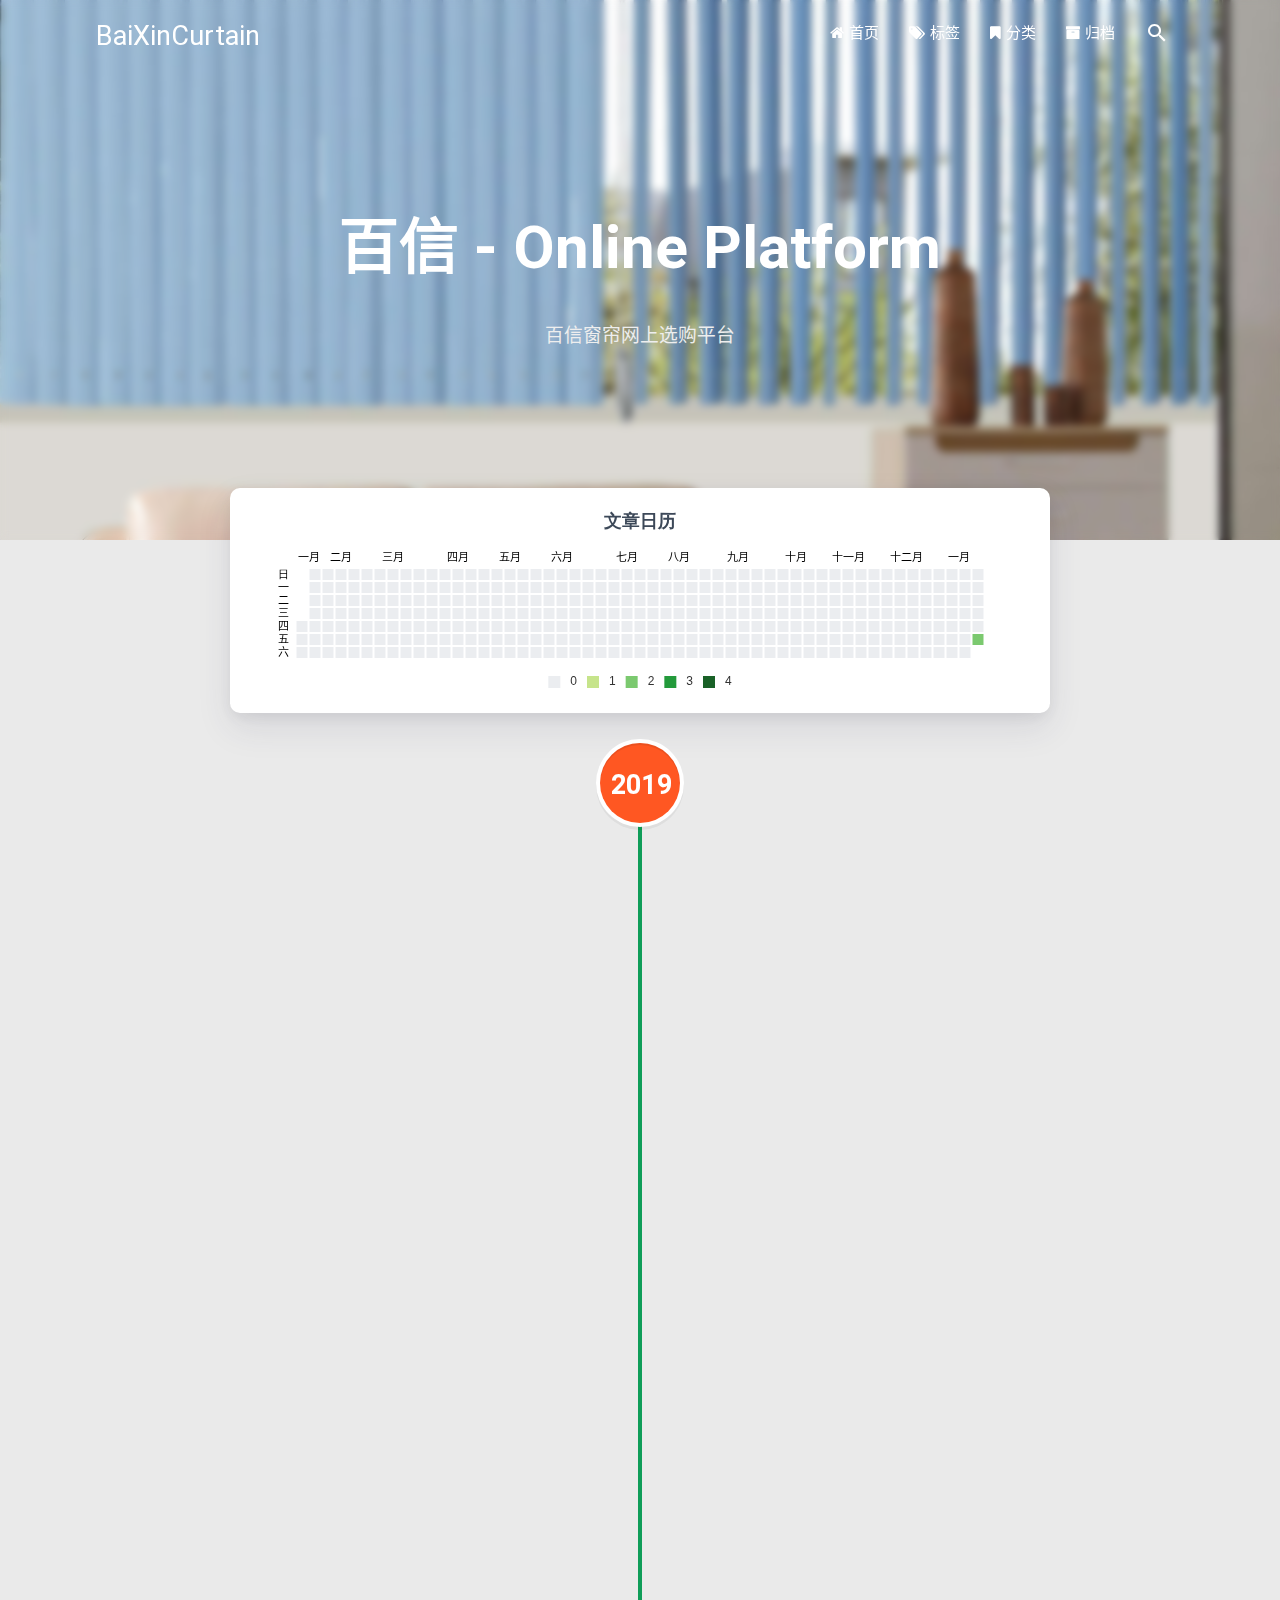
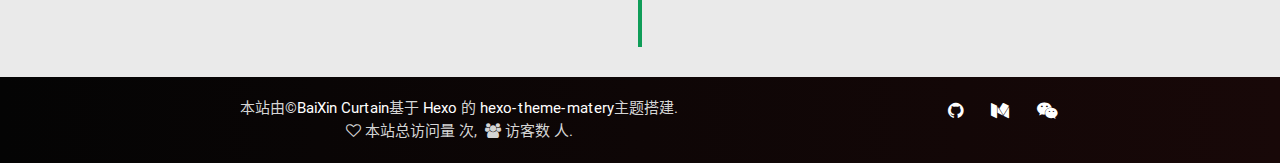
==== archives/index.html @ 46637be7 "Site updated: 2019-01-25 16:43:57" ====
<!DOCTYPE HTML>
<html lang="zh-CN">
<head>
    

<head><meta name="generator" content="Hexo 3.8.0">
    <meta charset="utf-8">
    <meta name="keywords" content="归档, 百信">
    <meta name="description" content="归档 | BaiXinCurtain">
    <meta http-equiv="X-UA-Compatible" content="IE=edge">
    <meta name="viewport" content="width=device-width, initial-scale=1.0">
    <meta name="renderer" content="webkit|ie-stand|ie-comp">
    <meta name="mobile-web-app-capable" content="yes">
    <meta name="format-detection" content="telephone=no">
    <meta name="apple-mobile-web-app-capable" content="yes">
    <meta name="apple-mobile-web-app-status-bar-style" content="black-translucent">
    <title>归档 | BaiXinCurtain</title>
    <link rel="icon" type="image/png" href="">

    <link rel="stylesheet" type="text/css" href="/libs/awesome/css/font-awesome.min.css">
    <link rel="stylesheet" type="text/css" href="/libs/materialize/css/materialize.min.css">
    <link rel="stylesheet" type="text/css" href="/libs/aos/aos.css">
    <link rel="stylesheet" type="text/css" href="/libs/animate/animate.min.css">
    <link rel="stylesheet" type="text/css" href="/libs/lightGallery/css/lightgallery.min.css">
    <link rel="stylesheet" type="text/css" href="/css/matery.css">
    <link rel="stylesheet" type="text/css" href="/css/my.css">

    <script src="/libs/jquery/jquery-2.2.0.min.js"></script>
</head>

</head>

<body>

<header class="navbar-fixed">
    <nav id="headNav" class="bg-color nav-transparent">
        <div id="navContainer" class="container">
            <div class="nav-wrapper">
                <div class="brand-logo">
                    <a href="/" class="waves-effect waves-light">
                        
                        <span class="logo-span">BaiXinCurtain</span>
                    </a>
                </div>
                

<a href="#" data-activates="mobile-nav" class="button-collapse"><i class="fa fa-navicon"></i></a>
<ul class="right">
    
    <li class="hide-on-med-and-down">
        <a href="/" class="waves-effect waves-light">
            
            <i class="fa fa-home"></i>
            
            <span>首页</span>
        </a>
    </li>
    
    <li class="hide-on-med-and-down">
        <a href="/tags" class="waves-effect waves-light">
            
            <i class="fa fa-tags"></i>
            
            <span>标签</span>
        </a>
    </li>
    
    <li class="hide-on-med-and-down">
        <a href="/categories" class="waves-effect waves-light">
            
            <i class="fa fa-bookmark"></i>
            
            <span>分类</span>
        </a>
    </li>
    
    <li class="hide-on-med-and-down">
        <a href="/archives" class="waves-effect waves-light">
            
            <i class="fa fa-archive"></i>
            
            <span>归档</span>
        </a>
    </li>
    
    <li>
        <a id="toggleSearch" class="waves-effect waves-light">
            <i id="searchIcon" class="mdi-action-search" title="搜索"></i>
        </a>
    </li>

</ul>

<div class="side-nav" id="mobile-nav">

    <div class="mobile-head bg-color">
        
        <div class="logo-name">BaiXinCurtain</div>
        <div class="logo-desc">
            
            百信窗帘网上选购平台
            
        </div>
    </div>

    

    <ul class="menu-list mobile-menu-list">
        
        <li>
            <a href="/" class="waves-effect waves-light">
                
                <i class="fa fa-fw fa-home"></i>
                
                首页
            </a>
        </li>
        
        <li>
            <a href="/tags" class="waves-effect waves-light">
                
                <i class="fa fa-fw fa-tags"></i>
                
                标签
            </a>
        </li>
        
        <li>
            <a href="/categories" class="waves-effect waves-light">
                
                <i class="fa fa-fw fa-bookmark"></i>
                
                分类
            </a>
        </li>
        
        <li>
            <a href="/archives" class="waves-effect waves-light">
                
                <i class="fa fa-fw fa-archive"></i>
                
                归档
            </a>
        </li>
        
        
    </ul>

    <div class="social-link"><a href="https://github.com/BaiXinCurtain" class="tooltipped" target="_blank" data-tooltip="访问我的GitHub" data-position="top" data-delay="50">
    <i class="fa fa-github"></i>
</a>
<a href="#!" class="tooltipped" target="_blank" data-tooltip="电话联系我：15179922099" data-position="top" data-delay="50">
    <i class="fa fa-medium"></i>
</a>
<a href="#!" class="tooltipped" data-tooltip="微信联系我: 15179922099" data-position="top" data-delay="50">
    <i class="fa fa-wechat"></i>
</a>
</div>
</div>

            </div>
        </div>

        
    </nav>
</header>

<div class="bg-cover  about-cover" style="background-image: url('/medias/cover.jpg')">
    <div class="container">
        <div class="row">
            <div class="col s10 offset-s1 m8 offset-m2 l8 offset-l2">
                <div class="brand">
                    <div class="title center-align">
                    
                        百信 - Online Platform
                    
                    </div>

                    <div class="description center-align">
                    
                        百信窗帘网上选购平台
                    
                    </div>
                </div>
            </div>
        </div>
        
    </div>
</div>

<script>
// Dynamically switch banner pictures every day.
$('.bg-cover').css('background-image', 'url(/medias/banner/' + new Date().getDay() + '.jpg)');
</script>

<main class="content">

    
    <div class="container archive-calendar">
    <div class="card">
        <div id="post-calendar" class="card-content"></div>
    </div>
</div>

<script type="text/javascript" src="/libs/echarts/echarts.min.js"></script>
<script type="text/javascript">
    let myChart = echarts.init(document.getElementById('post-calendar'));

    

    let option = {
        title: {
            top: 0,
            text: '文章日历',
            left: 'center',
            textStyle: {
                color: '#3C4858'
            }
        },
        tooltip: {
            padding: 10,
            backgroundColor: '#555',
            borderColor: '#777',
            borderWidth: 1,
            formatter: function (obj) {
                var value = obj.value;
                return '<div style="font-size: 14px;">' + value[0] + '：' + value[1] + '</div>';
            }
        },
        visualMap: {
            show: true,
            showLabel: true,
            categories: [0, 1, 2, 3, 4],
            calculable: true,
            inRange: {
                symbol: 'rect',
                color: ['#ebedf0', '#c6e48b', '#7bc96f', '#239a3b', '#196127']
            },
            itemWidth: 12,
            itemHeight: 12,
            orient: 'horizontal',
            left: 'center',
            bottom: 0
        },
        calendar: [{
            left: 'center',
            range: ["2018-01-25", "2019-01-25"],
            cellSize: [13, 13],
            splitLine: {
                show: false
            },
            itemStyle: {
                borderColor: '#fff',
                borderWidth: 2
            },
            yearLabel: {
                show: false
            },
            monthLabel: {
                nameMap: 'cn',
                fontSize: 11
            },
            dayLabel: {
                formatter: '{start}  1st',
                nameMap: 'cn',
                fontSize: 11
            }
        }],
        series: [{
            type: 'heatmap',
            coordinateSystem: 'calendar',
            calendarIndex: 0,
            data: [["2018-01-25", 0], ["2018-01-26", 0], ["2018-01-27", 0], ["2018-01-28", 0], ["2018-01-29", 0], ["2018-01-30", 0], ["2018-01-31", 0], ["2018-02-01", 0], ["2018-02-02", 0], ["2018-02-03", 0], ["2018-02-04", 0], ["2018-02-05", 0], ["2018-02-06", 0], ["2018-02-07", 0], ["2018-02-08", 0], ["2018-02-09", 0], ["2018-02-10", 0], ["2018-02-11", 0], ["2018-02-12", 0], ["2018-02-13", 0], ["2018-02-14", 0], ["2018-02-15", 0], ["2018-02-16", 0], ["2018-02-17", 0], ["2018-02-18", 0], ["2018-02-19", 0], ["2018-02-20", 0], ["2018-02-21", 0], ["2018-02-22", 0], ["2018-02-23", 0], ["2018-02-24", 0], ["2018-02-25", 0], ["2018-02-26", 0], ["2018-02-27", 0], ["2018-02-28", 0], ["2018-03-01", 0], ["2018-03-02", 0], ["2018-03-03", 0], ["2018-03-04", 0], ["2018-03-05", 0], ["2018-03-06", 0], ["2018-03-07", 0], ["2018-03-08", 0], ["2018-03-09", 0], ["2018-03-10", 0], ["2018-03-11", 0], ["2018-03-12", 0], ["2018-03-13", 0], ["2018-03-14", 0], ["2018-03-15", 0], ["2018-03-16", 0], ["2018-03-17", 0], ["2018-03-18", 0], ["2018-03-19", 0], ["2018-03-20", 0], ["2018-03-21", 0], ["2018-03-22", 0], ["2018-03-23", 0], ["2018-03-24", 0], ["2018-03-25", 0], ["2018-03-26", 0], ["2018-03-27", 0], ["2018-03-28", 0], ["2018-03-29", 0], ["2018-03-30", 0], ["2018-03-31", 0], ["2018-04-01", 0], ["2018-04-02", 0], ["2018-04-03", 0], ["2018-04-04", 0], ["2018-04-05", 0], ["2018-04-06", 0], ["2018-04-07", 0], ["2018-04-08", 0], ["2018-04-09", 0], ["2018-04-10", 0], ["2018-04-11", 0], ["2018-04-12", 0], ["2018-04-13", 0], ["2018-04-14", 0], ["2018-04-15", 0], ["2018-04-16", 0], ["2018-04-17", 0], ["2018-04-18", 0], ["2018-04-19", 0], ["2018-04-20", 0], ["2018-04-21", 0], ["2018-04-22", 0], ["2018-04-23", 0], ["2018-04-24", 0], ["2018-04-25", 0], ["2018-04-26", 0], ["2018-04-27", 0], ["2018-04-28", 0], ["2018-04-29", 0], ["2018-04-30", 0], ["2018-05-01", 0], ["2018-05-02", 0], ["2018-05-03", 0], ["2018-05-04", 0], ["2018-05-05", 0], ["2018-05-06", 0], ["2018-05-07", 0], ["2018-05-08", 0], ["2018-05-09", 0], ["2018-05-10", 0], ["2018-05-11", 0], ["2018-05-12", 0], ["2018-05-13", 0], ["2018-05-14", 0], ["2018-05-15", 0], ["2018-05-16", 0], ["2018-05-17", 0], ["2018-05-18", 0], ["2018-05-19", 0], ["2018-05-20", 0], ["2018-05-21", 0], ["2018-05-22", 0], ["2018-05-23", 0], ["2018-05-24", 0], ["2018-05-25", 0], ["2018-05-26", 0], ["2018-05-27", 0], ["2018-05-28", 0], ["2018-05-29", 0], ["2018-05-30", 0], ["2018-05-31", 0], ["2018-06-01", 0], ["2018-06-02", 0], ["2018-06-03", 0], ["2018-06-04", 0], ["2018-06-05", 0], ["2018-06-06", 0], ["2018-06-07", 0], ["2018-06-08", 0], ["2018-06-09", 0], ["2018-06-10", 0], ["2018-06-11", 0], ["2018-06-12", 0], ["2018-06-13", 0], ["2018-06-14", 0], ["2018-06-15", 0], ["2018-06-16", 0], ["2018-06-17", 0], ["2018-06-18", 0], ["2018-06-19", 0], ["2018-06-20", 0], ["2018-06-21", 0], ["2018-06-22", 0], ["2018-06-23", 0], ["2018-06-24", 0], ["2018-06-25", 0], ["2018-06-26", 0], ["2018-06-27", 0], ["2018-06-28", 0], ["2018-06-29", 0], ["2018-06-30", 0], ["2018-07-01", 0], ["2018-07-02", 0], ["2018-07-03", 0], ["2018-07-04", 0], ["2018-07-05", 0], ["2018-07-06", 0], ["2018-07-07", 0], ["2018-07-08", 0], ["2018-07-09", 0], ["2018-07-10", 0], ["2018-07-11", 0], ["2018-07-12", 0], ["2018-07-13", 0], ["2018-07-14", 0], ["2018-07-15", 0], ["2018-07-16", 0], ["2018-07-17", 0], ["2018-07-18", 0], ["2018-07-19", 0], ["2018-07-20", 0], ["2018-07-21", 0], ["2018-07-22", 0], ["2018-07-23", 0], ["2018-07-24", 0], ["2018-07-25", 0], ["2018-07-26", 0], ["2018-07-27", 0], ["2018-07-28", 0], ["2018-07-29", 0], ["2018-07-30", 0], ["2018-07-31", 0], ["2018-08-01", 0], ["2018-08-02", 0], ["2018-08-03", 0], ["2018-08-04", 0], ["2018-08-05", 0], ["2018-08-06", 0], ["2018-08-07", 0], ["2018-08-08", 0], ["2018-08-09", 0], ["2018-08-10", 0], ["2018-08-11", 0], ["2018-08-12", 0], ["2018-08-13", 0], ["2018-08-14", 0], ["2018-08-15", 0], ["2018-08-16", 0], ["2018-08-17", 0], ["2018-08-18", 0], ["2018-08-19", 0], ["2018-08-20", 0], ["2018-08-21", 0], ["2018-08-22", 0], ["2018-08-23", 0], ["2018-08-24", 0], ["2018-08-25", 0], ["2018-08-26", 0], ["2018-08-27", 0], ["2018-08-28", 0], ["2018-08-29", 0], ["2018-08-30", 0], ["2018-08-31", 0], ["2018-09-01", 0], ["2018-09-02", 0], ["2018-09-03", 0], ["2018-09-04", 0], ["2018-09-05", 0], ["2018-09-06", 0], ["2018-09-07", 0], ["2018-09-08", 0], ["2018-09-09", 0], ["2018-09-10", 0], ["2018-09-11", 0], ["2018-09-12", 0], ["2018-09-13", 0], ["2018-09-14", 0], ["2018-09-15", 0], ["2018-09-16", 0], ["2018-09-17", 0], ["2018-09-18", 0], ["2018-09-19", 0], ["2018-09-20", 0], ["2018-09-21", 0], ["2018-09-22", 0], ["2018-09-23", 0], ["2018-09-24", 0], ["2018-09-25", 0], ["2018-09-26", 0], ["2018-09-27", 0], ["2018-09-28", 0], ["2018-09-29", 0], ["2018-09-30", 0], ["2018-10-01", 0], ["2018-10-02", 0], ["2018-10-03", 0], ["2018-10-04", 0], ["2018-10-05", 0], ["2018-10-06", 0], ["2018-10-07", 0], ["2018-10-08", 0], ["2018-10-09", 0], ["2018-10-10", 0], ["2018-10-11", 0], ["2018-10-12", 0], ["2018-10-13", 0], ["2018-10-14", 0], ["2018-10-15", 0], ["2018-10-16", 0], ["2018-10-17", 0], ["2018-10-18", 0], ["2018-10-19", 0], ["2018-10-20", 0], ["2018-10-21", 0], ["2018-10-22", 0], ["2018-10-23", 0], ["2018-10-24", 0], ["2018-10-25", 0], ["2018-10-26", 0], ["2018-10-27", 0], ["2018-10-28", 0], ["2018-10-29", 0], ["2018-10-30", 0], ["2018-10-31", 0], ["2018-11-01", 0], ["2018-11-02", 0], ["2018-11-03", 0], ["2018-11-04", 0], ["2018-11-05", 0], ["2018-11-06", 0], ["2018-11-07", 0], ["2018-11-08", 0], ["2018-11-09", 0], ["2018-11-10", 0], ["2018-11-11", 0], ["2018-11-12", 0], ["2018-11-13", 0], ["2018-11-14", 0], ["2018-11-15", 0], ["2018-11-16", 0], ["2018-11-17", 0], ["2018-11-18", 0], ["2018-11-19", 0], ["2018-11-20", 0], ["2018-11-21", 0], ["2018-11-22", 0], ["2018-11-23", 0], ["2018-11-24", 0], ["2018-11-25", 0], ["2018-11-26", 0], ["2018-11-27", 0], ["2018-11-28", 0], ["2018-11-29", 0], ["2018-11-30", 0], ["2018-12-01", 0], ["2018-12-02", 0], ["2018-12-03", 0], ["2018-12-04", 0], ["2018-12-05", 0], ["2018-12-06", 0], ["2018-12-07", 0], ["2018-12-08", 0], ["2018-12-09", 0], ["2018-12-10", 0], ["2018-12-11", 0], ["2018-12-12", 0], ["2018-12-13", 0], ["2018-12-14", 0], ["2018-12-15", 0], ["2018-12-16", 0], ["2018-12-17", 0], ["2018-12-18", 0], ["2018-12-19", 0], ["2018-12-20", 0], ["2018-12-21", 0], ["2018-12-22", 0], ["2018-12-23", 0], ["2018-12-24", 0], ["2018-12-25", 0], ["2018-12-26", 0], ["2018-12-27", 0], ["2018-12-28", 0], ["2018-12-29", 0], ["2018-12-30", 0], ["2018-12-31", 0], ["2019-01-01", 0], ["2019-01-02", 0], ["2019-01-03", 0], ["2019-01-04", 0], ["2019-01-05", 0], ["2019-01-06", 0], ["2019-01-07", 0], ["2019-01-08", 0], ["2019-01-09", 0], ["2019-01-10", 0], ["2019-01-11", 0], ["2019-01-12", 0], ["2019-01-13", 0], ["2019-01-14", 0], ["2019-01-15", 0], ["2019-01-16", 0], ["2019-01-17", 0], ["2019-01-18", 0], ["2019-01-19", 0], ["2019-01-20", 0], ["2019-01-21", 0], ["2019-01-22", 0], ["2019-01-23", 0], ["2019-01-24", 0], ["2019-01-25", 2]]
        }]

    };

    myChart.setOption(option);
</script>
    

    

    <div id="cd-timeline" class="container">
        
        <div class="cd-timeline-block">

            
            
            
            <div class="cd-timeline-img year" data-aos="zoom-in-up">
                <a href="/archives/2019">2019</a>
            </div>
            

            
            
            
            <div class="cd-timeline-img month" data-aos="zoom-in-up">
                <a href="/archives/2019/01">01</a>
            </div>
            

            
            <div class="cd-timeline-img day" data-aos="zoom-in-up">
                <span>25</span>
            </div>
            <article class="cd-timeline-content" data-aos="fade-up">
                <div class="article col s12 m6">
                    <div class="card">
                        <a href="/2019/01/25/no-1-yin-hua-123/">
                            <div class="card-image">
                                
                                <img src="https://raw.githubusercontent.com/Yof3ng/images/master/img/20190125162607.png" class="responsive-img" alt="印花#123">
                                
                                <span class="card-title">印花#123</span>
                            </div>
                        </a>
                        <div class="card-content article-content">
                            <div class="summary">
                                
                                    为您精心挑选了您想看的'印花#123'窗帘效果图。
                                
                            </div>
                            <div class="publish-info">
                                <span class="publish-date">
                                    <i class="fa fa-clock-o fa-fw icon-date"></i>2019-01-25
                                </span>
                                <span class="publish-author">
                                    
                                    <i class="fa fa-bookmark fa-fw icon-category"></i>
                                    
                                    <a href="/categories/窗帘效果/" class="post-category" target="_blank">
                                    窗帘效果
                                    </a>
                                    
                                    
                                </span>
                            </div>
                        </div>

                        
                        <div class="card-action article-tags">
                            
                            <a href="/tags/印花/"><span class="chip bg-color">印花</span></a>
                            
                        </div>
                        
                    </div>
                </div>
            </article>
        </div>
        
        <div class="cd-timeline-block">

            
            

            
            

            
            <div class="cd-timeline-img day" data-aos="zoom-in-up">
                <span>25</span>
            </div>
            <article class="cd-timeline-content" data-aos="fade-up">
                <div class="article col s12 m6">
                    <div class="card">
                        <a href="/2019/01/25/hello-world/">
                            <div class="card-image">
                                
                                
                                <img src="/medias/featureimages/12.jpg" class="responsive-img" alt="Hello World">
                                
                                <span class="card-title">Hello World</span>
                            </div>
                        </a>
                        <div class="card-content article-content">
                            <div class="summary">
                                
                                    Welcome to Hexo! This is your very first post. Check documentation for more info
                                
                            </div>
                            <div class="publish-info">
                                <span class="publish-date">
                                    <i class="fa fa-clock-o fa-fw icon-date"></i>2019-01-25
                                </span>
                                <span class="publish-author">
                                    
                                    <i class="fa fa-user fa-fw"></i>
                                    BaiXinCurtain
                                    
                                </span>
                            </div>
                        </div>

                        
                    </div>
                </div>
            </article>
        </div>
        
    </div>

</main>


<footer class="page-footer bg-color">
    <div class="container row center-align">
        <div class="col s12 m8 l8 copy-right">
            本站由&copy;<a href="https://BaiXinCurtain.github.io/" target="_blank">BaiXin Curtain</a>基于
            <a href="https://hexo.io/" target="_blank">Hexo</a> 的
            <a href="https://github.com/blinkfox/hexo-theme-matery" target="_blank">hexo-theme-matery</a>主题搭建.

            

            
			
                <br>
                <span id="busuanzi_container_site_pv">
                    <i class="fa fa-heart-o"></i>
                    本站总访问量 <span id="busuanzi_value_site_pv" class="white-color"></span> 次,&nbsp;
                </span>
				<span id="busuanzi_container_site_uv">
                    <i class="fa fa-users"></i>
                    访客数 <span id="busuanzi_value_site_uv" class="white-color"></span> 人.
                </span>
			
        </div>
        <div class="col s12 m4 l4 social-link social-statis"><a href="https://github.com/BaiXinCurtain" class="tooltipped" target="_blank" data-tooltip="访问我的GitHub" data-position="top" data-delay="50">
    <i class="fa fa-github"></i>
</a>
<a href="#!" class="tooltipped" target="_blank" data-tooltip="电话联系我：15179922099" data-position="top" data-delay="50">
    <i class="fa fa-medium"></i>
</a>
<a href="#!" class="tooltipped" data-tooltip="微信联系我: 15179922099" data-position="top" data-delay="50">
    <i class="fa fa-wechat"></i>
</a>
</div>
    </div>
</footer>

<div class="progress-bar"></div>


<!-- 搜索遮罩框 -->
<div id="searchModal" class="modal">
    <div class="modal-content">
        <div class="search-header">
            <span class="title"><i class="fa fa-search"></i>&nbsp;&nbsp;搜索</span>
            <input type="search" id="searchInput" name="s" placeholder="请输入搜索的关键字" class="search-input" autofocus>
        </div>
        <div id="searchResult"></div>
    </div>
</div>

<script src="/js/search.js"></script>
<script type="text/javascript">
    searchFunc("/" + "search.xml", 'searchInput', 'searchResult');
</script>
<!-- 回到顶部按钮 -->
<div id="backTop" class="top-scroll">
    <a class="btn-floating btn-large waves-effect waves-light" href="#!">
        <i class="fa fa-angle-up"></i>
    </a>
</div>


<script src="/libs/materialize/js/materialize.min.js"></script>
<script src="/libs/masonry/masonry.pkgd.min.js"></script>
<script src="/libs/aos/aos.js"></script>
<script src="/libs/scrollprogress/scrollProgress.min.js"></script>
<script src="/libs/lightGallery/js/lightgallery-all.min.js"></script>
<script src="/js/matery.js"></script>

<!-- Global site tag (gtag.js) - Google Analytics -->




    <script async src="/libs/others/busuanzi.pure.mini.js"></script>


</body>
</html>
---- libs/lightGallery/css/lightgallery.min.css ----
.lg-sub-html,.lg-toolbar{background-color:rgba(0,0,0,.45)}@font-face{font-family:lg;src:url(../fonts/lg.eot?n1z373);src:url(../fonts/lg.eot?#iefixn1z373) format("embedded-opentype"),url(../fonts/lg.woff?n1z373) format("woff"),url(../fonts/lg.ttf?n1z373) format("truetype"),url(../fonts/lg.svg?n1z373#lg) format("svg");font-weight:400;font-style:normal}.lg-icon{font-family:lg;speak:none;font-style:normal;font-weight:400;font-variant:normal;text-transform:none;line-height:1;-webkit-font-smoothing:antialiased;-moz-osx-font-smoothing:grayscale}.lg-actions .lg-next,.lg-actions .lg-prev{background-color:rgba(0,0,0,.45);border-radius:2px;color:#999;cursor:pointer;display:block;font-size:22px;margin-top:-10px;padding:8px 10px 9px;position:absolute;top:50%;z-index:1080;border:none;outline:0}.lg-actions .lg-next.disabled,.lg-actions .lg-prev.disabled{pointer-events:none;opacity:.5}.lg-actions .lg-next:hover,.lg-actions .lg-prev:hover{color:#FFF}.lg-actions .lg-next{right:20px}.lg-actions .lg-next:before{content:"\e095"}.lg-actions .lg-prev{left:20px}.lg-actions .lg-prev:after{content:"\e094"}@-webkit-keyframes lg-right-end{0%,100%{left:0}50%{left:-30px}}@-moz-keyframes lg-right-end{0%,100%{left:0}50%{left:-30px}}@-ms-keyframes lg-right-end{0%,100%{left:0}50%{left:-30px}}@keyframes lg-right-end{0%,100%{left:0}50%{left:-30px}}@-webkit-keyframes lg-left-end{0%,100%{left:0}50%{left:30px}}@-moz-keyframes lg-left-end{0%,100%{left:0}50%{left:30px}}@-ms-keyframes lg-left-end{0%,100%{left:0}50%{left:30px}}@keyframes lg-left-end{0%,100%{left:0}50%{left:30px}}.lg-outer.lg-right-end .lg-object{-webkit-animation:lg-right-end .3s;-o-animation:lg-right-end .3s;animation:lg-right-end .3s;position:relative}.lg-outer.lg-left-end .lg-object{-webkit-animation:lg-left-end .3s;-o-animation:lg-left-end .3s;animation:lg-left-end .3s;position:relative}.lg-toolbar{z-index:1082;left:0;position:absolute;top:0;width:100%}.lg-toolbar .lg-icon{color:#999;cursor:pointer;float:right;font-size:24px;height:47px;line-height:27px;padding:10px 0;text-align:center;width:50px;text-decoration:none!important;outline:0;-webkit-transition:color .2s linear;-o-transition:color .2s linear;transition:color .2s linear}.lg-toolbar .lg-icon:hover{color:#FFF}.lg-toolbar .lg-close:after{content:"\e070"}.lg-toolbar .lg-download:after{content:"\e0f2"}.lg-sub-html{bottom:0;color:#EEE;font-size:16px;left:0;padding:10px 40px;position:fixed;right:0;text-align:center;z-index:1080}.lg-sub-html h4{margin:0;font-size:13px;font-weight:700}.lg-sub-html p{font-size:12px;margin:5px 0 0}#lg-counter{color:#999;display:inline-block;font-size:16px;padding-left:20px;padding-top:12px;vertical-align:middle}.lg-next,.lg-prev,.lg-toolbar{opacity:1;-webkit-transition:-webkit-transform .35s cubic-bezier(0,0,.25,1) 0s,opacity .35s cubic-bezier(0,0,.25,1) 0s,color .2s linear;-moz-transition:-moz-transform .35s cubic-bezier(0,0,.25,1) 0s,opacity .35s cubic-bezier(0,0,.25,1) 0s,color .2s linear;-o-transition:-o-transform .35s cubic-bezier(0,0,.25,1) 0s,opacity .35s cubic-bezier(0,0,.25,1) 0s,color .2s linear;transition:transform .35s cubic-bezier(0,0,.25,1) 0s,opacity .35s cubic-bezier(0,0,.25,1) 0s,color .2s linear}.lg-hide-items .lg-prev{opacity:0;-webkit-transform:translate3d(-10px,0,0);transform:translate3d(-10px,0,0)}.lg-hide-items .lg-next{opacity:0;-webkit-transform:translate3d(10px,0,0);transform:translate3d(10px,0,0)}.lg-hide-items .lg-toolbar{opacity:0;-webkit-transform:translate3d(0,-10px,0);transform:translate3d(0,-10px,0)}body:not(.lg-from-hash) .lg-outer.lg-start-zoom .lg-object{-webkit-transform:scale3d(.5,.5,.5);transform:scale3d(.5,.5,.5);opacity:0;-webkit-transition:-webkit-transform 250ms cubic-bezier(0,0,.25,1) 0s,opacity 250ms cubic-bezier(0,0,.25,1)!important;-moz-transition:-moz-transform 250ms cubic-bezier(0,0,.25,1) 0s,opacity 250ms cubic-bezier(0,0,.25,1)!important;-o-transition:-o-transform 250ms cubic-bezier(0,0,.25,1) 0s,opacity 250ms cubic-bezier(0,0,.25,1)!important;transition:transform 250ms cubic-bezier(0,0,.25,1) 0s,opacity 250ms cubic-bezier(0,0,.25,1)!important;-webkit-transform-origin:50% 50%;-moz-transform-origin:50% 50%;-ms-transform-origin:50% 50%;transform-origin:50% 50%}body:not(.lg-from-hash) .lg-outer.lg-start-zoom .lg-item.lg-complete .lg-object{-webkit-transform:scale3d(1,1,1);transform:scale3d(1,1,1);opacity:1}.lg-outer .lg-thumb-outer{background-color:#0D0A0A;bottom:0;position:absolute;width:100%;z-index:1080;max-height:350px;-webkit-transform:translate3d(0,100%,0);transform:translate3d(0,100%,0);-webkit-transition:-webkit-transform .25s cubic-bezier(0,0,.25,1) 0s;-moz-transition:-moz-transform .25s cubic-bezier(0,0,.25,1) 0s;-o-transition:-o-transform .25s cubic-bezier(0,0,.25,1) 0s;transition:transform .25s cubic-bezier(0,0,.25,1) 0s}.lg-outer .lg-thumb-outer.lg-grab .lg-thumb-item{cursor:-webkit-grab;cursor:-moz-grab;cursor:-o-grab;cursor:-ms-grab;cursor:grab}.lg-outer .lg-thumb-outer.lg-grabbing .lg-thumb-item{cursor:move;cursor:-webkit-grabbing;cursor:-moz-grabbing;cursor:-o-grabbing;cursor:-ms-grabbing;cursor:grabbing}.lg-outer .lg-thumb-outer.lg-dragging .lg-thumb{-webkit-transition-duration:0s!important;transition-duration:0s!important}.lg-outer.lg-thumb-open .lg-thumb-outer{-webkit-transform:translate3d(0,0,0);transform:translate3d(0,0,0)}.lg-outer .lg-thumb{padding:10px 0;height:100%;margin-bottom:-5px}.lg-outer .lg-thumb-item{cursor:pointer;float:left;overflow:hidden;height:100%;border:2px solid #FFF;border-radius:4px;margin-bottom:5px}@media (min-width:1025px){.lg-outer .lg-thumb-item{-webkit-transition:border-color .25s ease;-o-transition:border-color .25s ease;transition:border-color .25s ease}}.lg-outer .lg-thumb-item.active,.lg-outer .lg-thumb-item:hover{border-color:#a90707}.lg-outer .lg-thumb-item img{width:100%;height:100%;object-fit:cover}.lg-outer.lg-has-thumb .lg-item{padding-bottom:120px}.lg-outer.lg-can-toggle .lg-item{padding-bottom:0}.lg-outer.lg-pull-caption-up .lg-sub-html{-webkit-transition:bottom .25s ease;-o-transition:bottom .25s ease;transition:bottom .25s ease}.lg-outer.lg-pull-caption-up.lg-thumb-open .lg-sub-html{bottom:100px}.lg-outer .lg-toogle-thumb{background-color:#0D0A0A;border-radius:2px 2px 0 0;color:#999;cursor:pointer;font-size:24px;height:39px;line-height:27px;padding:5px 0;position:absolute;right:20px;text-align:center;top:-39px;width:50px}.lg-outer .lg-toogle-thumb:hover,.lg-outer.lg-dropdown-active #lg-share{color:#FFF}.lg-outer .lg-toogle-thumb:after{content:"\e1ff"}.lg-outer .lg-video-cont{display:inline-block;vertical-align:middle;max-width:1140px;max-height:100%;width:100%;padding:0 5px}.lg-outer .lg-video{width:100%;height:0;padding-bottom:56.25%;overflow:hidden;position:relative}.lg-outer .lg-video .lg-object{display:inline-block;position:absolute;top:0;left:0;width:100%!important;height:100%!important}.lg-outer .lg-video .lg-video-play{width:84px;height:59px;position:absolute;left:50%;top:50%;margin-left:-42px;margin-top:-30px;z-index:1080;cursor:pointer}.lg-outer .lg-has-iframe .lg-video{-webkit-overflow-scrolling:touch;overflow:auto}.lg-outer .lg-has-vimeo .lg-video-play{background:url(../img/vimeo-play.png) no-repeat}.lg-outer .lg-has-vimeo:hover .lg-video-play{background:url(../img/vimeo-play.png) 0 -58px no-repeat}.lg-outer .lg-has-html5 .lg-video-play{background:url(../img/video-play.png) no-repeat;height:64px;margin-left:-32px;margin-top:-32px;width:64px;opacity:.8}.lg-outer .lg-has-html5:hover .lg-video-play{opacity:1}.lg-outer .lg-has-youtube .lg-video-play{background:url(../img/youtube-play.png) no-repeat}.lg-outer .lg-has-youtube:hover .lg-video-play{background:url(../img/youtube-play.png) 0 -60px no-repeat}.lg-outer .lg-video-object{width:100%!important;height:100%!important;position:absolute;top:0;left:0}.lg-outer .lg-has-video .lg-video-object{visibility:hidden}.lg-outer .lg-has-video.lg-video-playing .lg-object,.lg-outer .lg-has-video.lg-video-playing .lg-video-play{display:none}.lg-outer .lg-has-video.lg-video-playing .lg-video-object{visibility:visible}.lg-progress-bar{background-color:#333;height:5px;left:0;position:absolute;top:0;width:100%;z-index:1083;opacity:0;-webkit-transition:opacity 80ms ease 0s;-moz-transition:opacity 80ms ease 0s;-o-transition:opacity 80ms ease 0s;transition:opacity 80ms ease 0s}.lg-progress-bar .lg-progress{background-color:#a90707;height:5px;width:0}.lg-progress-bar.lg-start .lg-progress{width:100%}.lg-show-autoplay .lg-progress-bar{opacity:1}.lg-autoplay-button:after{content:"\e01d"}.lg-show-autoplay .lg-autoplay-button:after{content:"\e01a"}.lg-outer.lg-css3.lg-zoom-dragging .lg-item.lg-complete.lg-zoomable .lg-image,.lg-outer.lg-css3.lg-zoom-dragging .lg-item.lg-complete.lg-zoomable .lg-img-wrap{-webkit-transition-duration:0s;transition-duration:0s}.lg-outer.lg-use-transition-for-zoom .lg-item.lg-complete.lg-zoomable .lg-img-wrap{-webkit-transition:-webkit-transform .3s cubic-bezier(0,0,.25,1) 0s;-moz-transition:-moz-transform .3s cubic-bezier(0,0,.25,1) 0s;-o-transition:-o-transform .3s cubic-bezier(0,0,.25,1) 0s;transition:transform .3s cubic-bezier(0,0,.25,1) 0s}.lg-outer.lg-use-left-for-zoom .lg-item.lg-complete.lg-zoomable .lg-img-wrap{-webkit-transition:left .3s cubic-bezier(0,0,.25,1) 0s,top .3s cubic-bezier(0,0,.25,1) 0s;-moz-transition:left .3s cubic-bezier(0,0,.25,1) 0s,top .3s cubic-bezier(0,0,.25,1) 0s;-o-transition:left .3s cubic-bezier(0,0,.25,1) 0s,top .3s cubic-bezier(0,0,.25,1) 0s;transition:left .3s cubic-bezier(0,0,.25,1) 0s,top .3s cubic-bezier(0,0,.25,1) 0s}.lg-outer .lg-item.lg-complete.lg-zoomable .lg-img-wrap{-webkit-transform:translate3d(0,0,0);transform:translate3d(0,0,0);-webkit-backface-visibility:hidden;-moz-backface-visibility:hidden;backface-visibility:hidden}.lg-outer .lg-item.lg-complete.lg-zoomable .lg-image{-webkit-transform:scale3d(1,1,1);transform:scale3d(1,1,1);-webkit-transition:-webkit-transform .3s cubic-bezier(0,0,.25,1) 0s,opacity .15s!important;-moz-transition:-moz-transform .3s cubic-bezier(0,0,.25,1) 0s,opacity .15s!important;-o-transition:-o-transform .3s cubic-bezier(0,0,.25,1) 0s,opacity .15s!important;transition:transform .3s cubic-bezier(0,0,.25,1) 0s,opacity .15s!important;-webkit-transform-origin:0 0;-moz-transform-origin:0 0;-ms-transform-origin:0 0;transform-origin:0 0;-webkit-backface-visibility:hidden;-moz-backface-visibility:hidden;backface-visibility:hidden}#lg-zoom-in:after{content:"\e311"}#lg-actual-size{font-size:20px}#lg-actual-size:after{content:"\e033"}#lg-zoom-out{opacity:.5;pointer-events:none}#lg-zoom-out:after{content:"\e312"}.lg-zoomed #lg-zoom-out{opacity:1;pointer-events:auto}.lg-outer .lg-pager-outer{bottom:60px;left:0;position:absolute;right:0;text-align:center;z-index:1080;height:10px}.lg-outer .lg-pager-outer.lg-pager-hover .lg-pager-cont{overflow:visible}.lg-outer .lg-pager-cont{cursor:pointer;display:inline-block;overflow:hidden;position:relative;vertical-align:top;margin:0 5px}.lg-outer .lg-pager-cont:hover .lg-pager-thumb-cont{opacity:1;-webkit-transform:translate3d(0,0,0);transform:translate3d(0,0,0)}.lg-outer .lg-pager-cont.lg-pager-active .lg-pager{box-shadow:0 0 0 2px #fff inset}.lg-outer .lg-pager-thumb-cont{background-color:#fff;color:#FFF;bottom:100%;height:83px;left:0;margin-bottom:20px;margin-left:-60px;opacity:0;padding:5px;position:absolute;width:120px;border-radius:3px;-webkit-transition:opacity .15s ease 0s,-webkit-transform .15s ease 0s;-moz-transition:opacity .15s ease 0s,-moz-transform .15s ease 0s;-o-transition:opacity .15s ease 0s,-o-transform .15s ease 0s;transition:opacity .15s ease 0s,transform .15s ease 0s;-webkit-transform:translate3d(0,5px,0);transform:translate3d(0,5px,0)}.lg-outer .lg-pager-thumb-cont img{width:100%;height:100%}.lg-outer .lg-pager{background-color:rgba(255,255,255,.5);border-radius:50%;box-shadow:0 0 0 8px rgba(255,255,255,.7) inset;display:block;height:12px;-webkit-transition:box-shadow .3s ease 0s;-o-transition:box-shadow .3s ease 0s;transition:box-shadow .3s ease 0s;width:12px}.lg-outer .lg-pager:focus,.lg-outer .lg-pager:hover{box-shadow:0 0 0 8px #fff inset}.lg-outer .lg-caret{border-left:10px solid transparent;border-right:10px solid transparent;border-top:10px dashed;bottom:-10px;display:inline-block;height:0;left:50%;margin-left:-5px;position:absolute;vertical-align:middle;width:0}.lg-fullscreen:after{content:"\e20c"}.lg-fullscreen-on .lg-fullscreen:after{content:"\e20d"}.lg-outer #lg-dropdown-overlay{background-color:rgba(0,0,0,.25);bottom:0;cursor:default;left:0;position:fixed;right:0;top:0;z-index:1081;opacity:0;visibility:hidden;-webkit-transition:visibility 0s linear .18s,opacity .18s linear 0s;-o-transition:visibility 0s linear .18s,opacity .18s linear 0s;transition:visibility 0s linear .18s,opacity .18s linear 0s}.lg-outer.lg-dropdown-active #lg-dropdown-overlay,.lg-outer.lg-dropdown-active .lg-dropdown{-webkit-transition-delay:0s;transition-delay:0s;-moz-transform:translate3d(0,0,0);-o-transform:translate3d(0,0,0);-ms-transform:translate3d(0,0,0);-webkit-transform:translate3d(0,0,0);transform:translate3d(0,0,0);opacity:1;visibility:visible}.lg-outer .lg-dropdown{background-color:#fff;border-radius:2px;font-size:14px;list-style-type:none;margin:0;padding:10px 0;position:absolute;right:0;text-align:left;top:50px;opacity:0;visibility:hidden;-moz-transform:translate3d(0,5px,0);-o-transform:translate3d(0,5px,0);-ms-transform:translate3d(0,5px,0);-webkit-transform:translate3d(0,5px,0);transform:translate3d(0,5px,0);-webkit-transition:-webkit-transform .18s linear 0s,visibility 0s linear .5s,opacity .18s linear 0s;-moz-transition:-moz-transform .18s linear 0s,visibility 0s linear .5s,opacity .18s linear 0s;-o-transition:-o-transform .18s linear 0s,visibility 0s linear .5s,opacity .18s linear 0s;transition:transform .18s linear 0s,visibility 0s linear .5s,opacity .18s linear 0s}.lg-outer .lg-dropdown:after{content:"";display:block;height:0;width:0;position:absolute;border:8px solid transparent;border-bottom-color:#FFF;right:16px;top:-16px}.lg-outer .lg-dropdown>li:last-child{margin-bottom:0}.lg-outer .lg-dropdown>li:hover .lg-icon,.lg-outer .lg-dropdown>li:hover a{color:#333}.lg-outer .lg-dropdown a{color:#333;display:block;white-space:pre;padding:4px 12px;font-family:"Open Sans","Helvetica Neue",Helvetica,Arial,sans-serif;font-size:12px}.lg-outer .lg-dropdown a:hover{background-color:rgba(0,0,0,.07)}.lg-outer .lg-dropdown .lg-dropdown-text{display:inline-block;line-height:1;margin-top:-3px;vertical-align:middle}.lg-outer .lg-dropdown .lg-icon{color:#333;display:inline-block;float:none;font-size:20px;height:auto;line-height:1;margin-right:8px;padding:0;vertical-align:middle;width:auto}.lg-outer,.lg-outer .lg,.lg-outer .lg-inner{width:100%;height:100%}.lg-outer #lg-share{position:relative}.lg-outer #lg-share:after{content:"\e80d"}.lg-outer #lg-share-facebook .lg-icon{color:#3b5998}.lg-outer #lg-share-facebook .lg-icon:after{content:"\e901"}.lg-outer #lg-share-twitter .lg-icon{color:#00aced}.lg-outer #lg-share-twitter .lg-icon:after{content:"\e904"}.lg-outer #lg-share-googleplus .lg-icon{color:#dd4b39}.lg-outer #lg-share-googleplus .lg-icon:after{content:"\e902"}.lg-outer #lg-share-pinterest .lg-icon{color:#cb2027}.lg-outer #lg-share-pinterest .lg-icon:after{content:"\e903"}.lg-group:after{content:"";display:table;clear:both}.lg-outer{position:fixed;top:0;left:0;z-index:1050;text-align:left;opacity:0;-webkit-transition:opacity .15s ease 0s;-o-transition:opacity .15s ease 0s;transition:opacity .15s ease 0s}.lg-outer *{-webkit-box-sizing:border-box;-moz-box-sizing:border-box;box-sizing:border-box}.lg-outer.lg-visible{opacity:1}.lg-outer.lg-css3 .lg-item.lg-current,.lg-outer.lg-css3 .lg-item.lg-next-slide,.lg-outer.lg-css3 .lg-item.lg-prev-slide{-webkit-transition-duration:inherit!important;transition-duration:inherit!important;-webkit-transition-timing-function:inherit!important;transition-timing-function:inherit!important}.lg-outer.lg-css3.lg-dragging .lg-item.lg-current,.lg-outer.lg-css3.lg-dragging .lg-item.lg-next-slide,.lg-outer.lg-css3.lg-dragging .lg-item.lg-prev-slide{-webkit-transition-duration:0s!important;transition-duration:0s!important;opacity:1}.lg-outer.lg-grab img.lg-object{cursor:-webkit-grab;cursor:-moz-grab;cursor:-o-grab;cursor:-ms-grab;cursor:grab}.lg-outer.lg-grabbing img.lg-object{cursor:move;cursor:-webkit-grabbing;cursor:-moz-grabbing;cursor:-o-grabbing;cursor:-ms-grabbing;cursor:grabbing}.lg-outer .lg{position:relative;overflow:hidden;margin-left:auto;margin-right:auto;max-width:100%;max-height:100%}.lg-outer .lg-inner{position:absolute;left:0;top:0;white-space:nowrap}.lg-outer .lg-item{background:url(../img/loading.gif) center center no-repeat;display:none!important}.lg-outer.lg-css .lg-current,.lg-outer.lg-css3 .lg-current,.lg-outer.lg-css3 .lg-next-slide,.lg-outer.lg-css3 .lg-prev-slide{display:inline-block!important}.lg-outer .lg-img-wrap,.lg-outer .lg-item{display:inline-block;text-align:center;position:absolute;width:100%;height:100%}.lg-outer .lg-img-wrap:before,.lg-outer .lg-item:before{content:"";display:inline-block;height:50%;width:1px;margin-right:-1px}.lg-outer .lg-img-wrap{position:absolute;padding:0 5px;left:0;right:0;top:0;bottom:0}.lg-outer .lg-item.lg-complete{background-image:none}.lg-outer .lg-item.lg-current{z-index:1060}.lg-outer .lg-image{display:inline-block;vertical-align:middle;max-width:100%;max-height:100%;width:auto!important;height:auto!important}.lg-outer.lg-show-after-load .lg-item .lg-object,.lg-outer.lg-show-after-load .lg-item .lg-video-play{opacity:0;-webkit-transition:opacity .15s ease 0s;-o-transition:opacity .15s ease 0s;transition:opacity .15s ease 0s}.lg-outer.lg-show-after-load .lg-item.lg-complete .lg-object,.lg-outer.lg-show-after-load .lg-item.lg-complete .lg-video-play{opacity:1}.lg-outer .lg-empty-html,.lg-outer.lg-hide-download #lg-download{display:none}.lg-backdrop{position:fixed;top:0;left:0;right:0;bottom:0;z-index:1040;background-color:#000;opacity:0;-webkit-transition:opacity .15s ease 0s;-o-transition:opacity .15s ease 0s;transition:opacity .15s ease 0s}.lg-backdrop.in{opacity:1}.lg-css3.lg-no-trans .lg-current,.lg-css3.lg-no-trans .lg-next-slide,.lg-css3.lg-no-trans .lg-prev-slide{-webkit-transition:none 0s ease 0s!important;-moz-transition:none 0s ease 0s!important;-o-transition:none 0s ease 0s!important;transition:none 0s ease 0s!important}.lg-css3.lg-use-css3 .lg-item,.lg-css3.lg-use-left .lg-item{-webkit-backface-visibility:hidden;-moz-backface-visibility:hidden;backface-visibility:hidden}.lg-css3.lg-fade .lg-item{opacity:0}.lg-css3.lg-fade .lg-item.lg-current{opacity:1}.lg-css3.lg-fade .lg-item.lg-current,.lg-css3.lg-fade .lg-item.lg-next-slide,.lg-css3.lg-fade .lg-item.lg-prev-slide{-webkit-transition:opacity .1s ease 0s;-moz-transition:opacity .1s ease 0s;-o-transition:opacity .1s ease 0s;transition:opacity .1s ease 0s}.lg-css3.lg-slide.lg-use-css3 .lg-item{opacity:0}.lg-css3.lg-slide.lg-use-css3 .lg-item.lg-prev-slide{-webkit-transform:translate3d(-100%,0,0);transform:translate3d(-100%,0,0)}.lg-css3.lg-slide.lg-use-css3 .lg-item.lg-next-slide{-webkit-transform:translate3d(100%,0,0);transform:translate3d(100%,0,0)}.lg-css3.lg-slide.lg-use-css3 .lg-item.lg-current{-webkit-transform:translate3d(0,0,0);transform:translate3d(0,0,0);opacity:1}.lg-css3.lg-slide.lg-use-css3 .lg-item.lg-current,.lg-css3.lg-slide.lg-use-css3 .lg-item.lg-next-slide,.lg-css3.lg-slide.lg-use-css3 .lg-item.lg-prev-slide{-webkit-transition:-webkit-transform 1s cubic-bezier(0,0,.25,1) 0s,opacity .1s ease 0s;-moz-transition:-moz-transform 1s cubic-bezier(0,0,.25,1) 0s,opacity .1s ease 0s;-o-transition:-o-transform 1s cubic-bezier(0,0,.25,1) 0s,opacity .1s ease 0s;transition:transform 1s cubic-bezier(0,0,.25,1) 0s,opacity .1s ease 0s}.lg-css3.lg-slide.lg-use-left .lg-item{opacity:0;position:absolute;left:0}.lg-css3.lg-slide.lg-use-left .lg-item.lg-prev-slide{left:-100%}.lg-css3.lg-slide.lg-use-left .lg-item.lg-next-slide{left:100%}.lg-css3.lg-slide.lg-use-left .lg-item.lg-current{left:0;opacity:1}.lg-css3.lg-slide.lg-use-left .lg-item.lg-current,.lg-css3.lg-slide.lg-use-left .lg-item.lg-next-slide,.lg-css3.lg-slide.lg-use-left .lg-item.lg-prev-slide{-webkit-transition:left 1s cubic-bezier(0,0,.25,1) 0s,opacity .1s ease 0s;-moz-transition:left 1s cubic-bezier(0,0,.25,1) 0s,opacity .1s ease 0s;-o-transition:left 1s cubic-bezier(0,0,.25,1) 0s,opacity .1s ease 0s;transition:left 1s cubic-bezier(0,0,.25,1) 0s,opacity .1s ease 0s}
---- css/matery.css ----
/*全局基础样式*/
/*小屏幕下(手机类)的样式*/
@media only screen and (max-width: 601px) {
    .container {
        width: 95%;
    }
}

/*中等屏幕下(平板类)的样式*/
@media only screen and (min-width: 600px) and (max-width: 992px) {
    .container {
        width: 90%;
    }
}

/*大屏幕下(桌面类)的样式*/
@media only screen and (min-width: 993px) {
    .container {
        width: 85%;
        max-width: 1125px;
    }

    .post-container {
        width: 90%;
        margin: 0 auto;
        max-width: 1366px;
    }
}

body {
    background-color: #eaeaea;
    margin: 0;
    color: #34495e;
}

h1 {
    margin: 48px 0 22px -5px;
    font-size: 2.0rem;
    font-weight: bold;
    line-height: 2.0rem;
}

h2 {
    margin: 42px 0 18px -5px;
    font-size: 1.8rem;
    font-weight: bold;
    line-height: 1.8rem;
}

h3 {
    margin: 38px 0 15px -4px;
    font-size: 1.6rem;
    font-weight: bold;
    line-height: 1.7rem;
}

h4 {
    margin: 32px 0 12px -4px;
    font-size: 1.45rem;
    font-weight: bold;
    line-height: 1.45rem;
}

h5 {
    margin: 28px 0 8px -4px;
    font-size: 1.2rem;
    font-weight: bold;
    line-height: 1.2rem;
}

h6 {
    margin: 22px 0 4px -4px;
    font-size: 1.1rem;
    line-height: 1.1rem;
}

p {
    font-size: 1rem;
    line-height: 1.5rem;
}

hr {
    margin: 20px 0;
    border: 0;
    border-top: 1px solid #ccc;
}

blockquote {
    border-left: 5px solid #42b983;
    padding: 1rem 0.8rem 0.2rem 0.8rem;
    color: #666;
    background-color: rgba(66, 185, 131, .1);
}

pre {
    padding: 1.5rem !important;
    margin: 1rem 0 !important;
    background: #272822;
    overflow: auto;
    border-radius: 0.35rem;
    tab-size: 4;
}

code {
    padding: 1px 5px;
    font-size: 0.91rem;
    color: #e96900;
    background-color: #f8f8f8;
    border-radius: 2px;
}

pre code {
    padding: 0;
    color: #e8eaf6;
    background-color: #272822;
}

pre[class*="language-"] {
    padding: 1.2em;
    margin: .5em 0;
}

code[class*="language-"],
pre[class*="language-"] {
    color: #e8eaf6;
}

b,
strong {
    font-weight: bold;
}

dfn {
    font-style: italic;
}

small {
    font-size: 85%;
}

cite {
    font-style: normal;
}

mark {
    background-color: #fcf8e3;
    padding: .2em;
}

.card {
    border-radius: 10px;
    box-shadow: 0 15px 35px rgba(50, 50, 93, .1), 0 5px 15px rgba(0, 0, 0, .07) !important;
}

.card .card-image img {
    border-radius: 5px 5px 0 0;
}

.container .row {
    margin-bottom: 0;
}

.bg-color {
    background-image: linear-gradient(to right, #040404 0%, #180808 100%);
}

.text-color {
    color: #0f9d58 !important;
}

/*头部导航栏样式*/
@media only screen and (max-width: 600px) {
    header nav .brand-logo {
        left: 80px;
        width: 100px;
        font-size: 1.6rem;
        -webkit-transform: translateX(-50%);
        transform: translateX(-50%);
    }

    header .brand-logo .logo-span {
        font-size: 1.6rem !important;
    }
}

.progress-bar {
    height: 4px;
    position: fixed;
    bottom: 0;
    z-index: 300;
    background: linear-gradient(to right, #020202 0%, #080808 100%);
    opacity: 0.8;
}

nav, .side-nav {
    box-shadow: 0 2px 5px 0 rgba(0, 0, 0, 0.16), 0 7px 10px 0 rgba(0, 0, 0, 0.12);
}

header .nav-transparent {
    background-color: transparent !important;
    background-image: none;
    box-shadow: none;
}

header nav .brand-span {
    font-size: 1.45rem;
}

header .brand-logo .logo-img {
    height: 45px;
    vertical-align: middle;
    padding-bottom: 6px;
}

header .brand-logo .logo-span {
    font-size: 1.8rem;
}

header .button-collapse i {
    font-size: 1.5rem;
}

header .side-nav .mobile-head {
    padding: 0 15px;
}

header .side-nav .mobile-head img {
    margin-top: 30px;
    width: 75px;
    height: 75px;
}

header .side-nav .mobile-head .logo-name {
    margin-top: -30px;
    padding-left: 10px;
    font-size: 1.5rem;
}

header .side-nav .mobile-head .logo-desc {
    margin-top: -10px;
    padding-left: 10px;
    padding-bottom: 10px;
    font-size: 0.8rem;
    line-height: 1.3rem;
    color: #e3e3e3;
}

header .side-nav .menu-list li {
    padding: 0;
    margin-left: -15px;
}

header .side-nav .menu-list a {
    height: 50px;
    line-height: 50px;
}

header .side-nav .menu-list a i {
    line-height: 16px;
}

.mobile-menu-list a i {
    font-size: 1.1rem;
}

header .side-nav .fa-fw {
    width: 5rem;
    text-align: left;
}

header .side-nav .social-link {
    position: absolute;
    bottom: 45px;
    padding-left: 15px;
}

.social-link a {
    font-size: 1.2rem;
    display: inline;
    padding: 0 12px;
}

.cover-btns {
    position: relative;
    top: 10vh;
    text-align: center;
}

.cover-btns a {
    margin: 10px 15px;
    padding: 0 30px;
    height: 45px;
    line-height: 45px;
    font-size: 1rem;
    color: #fff;
    border: 1px solid #fff;
    background-color: transparent;
    border-radius: 30px;
    box-shadow: none;
}

.cover-btns a:hover {
    border: 1px solid #f44336;
    background-color: #f44336;
    box-shadow: 0 14px 26px -12px rgba(233, 30, 99, 0.42), 0 4px 23px 0px rgba(0, 0, 0, 0.12), 0 8px 10px -5px rgba(233, 30, 99, 0.2);
}

.cover-btns a i {
    font-size: 1.1rem;
    padding-right: 5px;
}

.cover-social-link {
    position: relative;
    top: 16vh;
    text-align: center;
}

.cover-social-link a {
    padding: 0 15px;
    font-size: 1.35rem;
    color: #fff;
}

header .go-back {
    float: left;
    position: relative;
    padding-left: 5px;
    padding-right: 5px;
    z-index: 1;
    height: 56px;
}

header .go-back i {
    font-size: 1.6rem;
    font-weight: 200;
    line-height: 56px;
}

/* 背景图效果. */
.bg-cover {
    position: relative;
    display: flex;
    align-items: center;
    height: 60vh;
    padding: 0;
    margin-top: -64px;
    border: 0;
    overflow: hidden;
    background-position: center center;
    background-size: cover;
    transform: translate3d(0px, 0px, 0px);
}

.post-cover {
    height: 40vh !important;
}

.bg-cover:after {
    -webkit-animation: rainbow 60s infinite;
    animation: rainbow 60s infinite;
}

.bg-cover:before, .bg-cover:after {
    position: absolute;
    z-index: 1;
    width: 100%;
    height: 100%;
    display: block;
    left: 0;
    top: 0;
    content: "";
    background: inherit;
    filter: blur(4px);
}

.bg-cover .container {
    position: relative;
    color: #fff;
    z-index: 2;
}

.bg-cover .title {
    font-size: 4rem;
    font-weight: 700;
    line-height: 1.85em;
    margin-bottom: 20px;
    position: relative;
}

.bg-cover .description {
    font-size: 1.25rem;
    font-weight: 300;
    line-height: 1.4em;
    color: #eee;
}

.bg-cover .post-title {
    font-size: 1.9rem;
}

@-webkit-keyframes rainbow {
    
}

@keyframes rainbow {
   
}

.recommend {
    margin-top: 20px;
}

.notice {
    margin-top: -40px;
}

.notice .card {
    border-radius: 5px;
}

#recommend-sections {
    margin-top: -30px;
    padding-top: 30px;
}

.recommend .card .card-content {
    padding: 20px 40px;
}

@media only screen and (min-width: 1418px) {
    .notice {
        margin-top: 30px;
        padding: 0 0.75rem;
    }

    .recommend {
        margin-top: 20px;
        padding: 0 0.75rem;
    }
}

@media only screen and (max-width: 601px) {
    .recommend .card .card-content {
        padding: 10px 10px;
    }
}

/*中等屏幕下(平板类)的样式*/
@media only screen and (min-width: 600px) and (max-width: 992px) {
    .recommend .card .card-content {
        padding: 20px 20px;
    }
}

.recommend .row .col {
    padding: 0 1.25rem;
}

.recommend .title {
    margin-top: 25px;
    margin-bottom: 25px;
    text-align: center;
    font-size: 1.8rem;
    font-weight: 700;
    line-height: 1.8rem;
}

.recommend .post-card:before {
    position: absolute;
    z-index: 0;
    width: 100%;
    height: 100%;
    display: block;
    left: 0;
    top: 0;
    content: "";
    background-color: rgba(0, 0, 0, .3);
    border-radius: 10px;
}

.recommend .post-card {
    position: relative;
    width: 100%;
    height: 300px;
    max-height: 300px;
    margin-bottom: 15px;
    margin-top: 15px;
    text-align: center;
    border: 0;
    border-radius: 10px;
    color: rgba(0, 0, 0, .87);
    background: #fff 50%;
    background-size: cover;
    box-shadow: 0 15px 35px rgba(50, 50, 93, .1), 0 5px 15px rgba(0, 0, 0, .07);
}

.recommend .post-card .post-body {
    position: relative;
    margin: 0 auto;
    padding: 1.8rem 1.25rem;
    z-index: 2;
}

.recommend .post-card .post-categories {
    margin: 10px auto;
}

.recommend .post-card .post-categories .category {
    padding: 0 8px;
    color: hsla(0, 0%, 100%, .7) !important;
    font-size: .75rem;
    font-weight: 500;
}

.recommend .post-card a {
    color: #fff;
}

.recommend .post-card .post-title {
    height: 48px;
    margin-top: 10px;
    margin-bottom: 5px;
}

.recommend .post-card .post-description {
    margin: 20px auto;
    max-width: 500px;
    height: 65px;
    max-height: 65px;
    font-size: 14px;
    color: hsla(0, 0%, 100%, .7) !important;
}

.recommend .post-card .read-more {
    height: 40px;
    margin: .6rem 1px;
    font-size: 0.9rem;
    font-weight: 400;
    line-height: 40px;
    color: #fff;
    border-radius: 30px;
    box-shadow: 0 2px 2px 0 rgba(244, 67, 54, .14), 0 3px 1px -2px rgba(244, 67, 54, .2), 0 1px 5px 0 rgba(244, 67, 54, .12);
}

.recommend .post-card .read-more .icon {
    font-size: 1.05rem;
    padding-right: 10px;
}

.archive-calendar {
    margin-top: -60px;
    max-width: 820px;
}

#post-calendar {
    width: 100%;
    height: 225px;
}

.settings-content {
    margin-top: -10px;
}

/*文章列表卡片各样式*/
#articles {
    margin-top: 10px;
    margin-bottom: 10px;
}

article a {
    margin-right: 0 !important;
    color: #525f7f;
    text-transform: none !important;
}

article a:hover {
    font-weight: bold;
    color: #42b983;
    text-decoration: underline;
}

.articles .row {
    margin-left: 0;
    margin-right: 0;
}

article .card {
    border-radius: 10px;
}

article .card-image img {
    height: 220px;
    border-radius: 0.3rem;
}

article .tag-image img {
    height: 220px;
}

article .card .card-content {
    padding: 15px 15px 12px 18px;
}

article .article-content .summary {
    padding-bottom: 2px;
    padding-left: 0;
    margin-bottom: 6px;
}

article .article-content .publish-author {
    float: right;
}

.publish-date .icon-date {
    padding-right: 5px;
}

.publish-author .icon-category {
    padding-left: 10px;
}

.article-content .publish-author .post-category {
    padding-left: 5px;
}

article .card .card-action {
    padding: 10px 15px 10px 18px;
}

article .article-tags .chip {
    margin: 2px;
    font-size: 0.8rem;
    font-weight: 400;
    height: 22px;
    line-height: 22px;
    color: #fff;
    border-radius: 10px;
}

.prev-next {
    margin-left: -0.75rem;
}

.prev-next .article-badge {
    min-width: 3rem;
    margin-top: 7px;
    padding: 3px 10px 3px 8px;
    text-align: center;
    font-size: 1rem;
    line-height: inherit;
    position: absolute;
    box-sizing: border-box;
    z-index: 200;
    background-color: #fff;
    font-weight: 500;
}

.prev-next .left-badge {
    border-radius: 0 5px 5px 0;
}

.prev-next .right-badge {
    border-radius: 5px 0 0 5px;
    right: 10px;
}

.paging .row {
    margin-left: 0;
    margin-right: 0;
}

.paging .page-info {
    font-size: 1.4rem;
    color: #888;
    padding-top: 1rem;
}

.paging i {
    font-size: 2.5rem;
}

.paging .disabled {
    background-color: #ccc !important;
}

.paging .disabled i {
    color: #999 !important;
}

/*文章详情样式*/
#artDetail {
    margin-top: -60px;
}

@media only screen and (min-width: 1418px) {
    #artDetail {
        margin-top: -60px;
        padding: 0 0.75rem;
    }
}

#artDetail .card {
    box-shadow: 0 10px 35px 2px rgba(0, 0, 0, .15),
    0 5px 15px rgba(0, 0, 0, .07),
    0 2px 5px -5px rgba(0, 0, 0, .1) !important;
}

#artDetail a {
    margin-right: 0 !important;
    text-transform: none !important;
}

#artDetail .article-info {
    padding: 25px 48px 30px 50px;
    margin-bottom: 20px;
}

#artDetail .article-tag {
    float: left;
}

#artDetail .post-info {
    float: right;
}

#artDetail .article-tag .chip {
    font-size: 1rem;
    font-weight: 400;
    height: 25px;
    line-height: 25px;
    color: #fff;
    border-radius: 15px;
    margin-right: 5px;
    margin-bottom: 2px;
}

#artDetail .post-info .post-cate {
    margin-right: 15px;
    color: #525f7f;
}

#artDetail .post-info .post-category {
    padding-right: 4px;
    color: #525f7f;
}

#artDetail .post-info .post-category:hover {
    font-weight: bold;
    color: #42b983;
    text-decoration: underline;
}

#artDetail .post-info .post-date {
    color: #525f7f;
}

#artDetail .article-card-content {
    padding: 0 15px 20px 18px;
}

@media only screen and (max-width: 601px) {
    #artDetail .article-info {
        padding: 25px 15px 30px 18px;
        margin-bottom: 20px;
    }
}

@media only screen and (min-width: 600px) and (max-width: 992px) {
    #artDetail .article-card-content {
        padding: 0 30px 20px 32px;
    }

    #artDetail .article-info {
        padding: 25px 30px 30px 32px;
        margin-bottom: 20px;
    }
}

@media only screen and (min-width: 993px) {
    #artDetail .article-card-content {
        padding: 0 50px 20px 50px;
    }
}

#artDetail .reprint {
    margin: 15px 0 5px 0;
}

#artDetail .reprint .reprint-tip {
    margin-right: 3px;
    font-size: 1.05rem;
    font-weight: 500;
}

#artDetail .reprint a {
    font-size: 1.05rem;
    color: #42b983;
    font-weight: 500;
}

#articleContent p {
    margin: 2px 2px 10px;
    font-size: 1.05rem;
    line-height: 1.85rem;
}

#articleContent blockquote p {
    text-indent: 0.2rem;
}

#articleContent a {
    padding: 0 2px;
    color: #42b983;
    font-weight: 500;
}

#articleContent img {
    max-width: 100%;
    height: auto;
    cursor: pointer;
}

#articleContent ol,
ul {
    display: block;
    padding-left: 2em;
    word-spacing: 0.05rem;
}

#articleContent ul li,
ol li {
    display: list-item;
    line-height: 1.8rem;
    font-size: 1rem;
}

#articleContent ul li {
    list-style-type: disc;
}

#articleContent ul ul li {
    list-style-type: circle;
}

#articleContent table, th, td {
    padding: 12px 13px;
    border: 1px solid #dfe2e5;
}

table tr:nth-child(2n), thead {
    background-color: #fafafa;
}

#articleContent table th {
    background-color: #f2f2f2;
    min-width: 80px;
}

#articleContent table td {
    min-width: 80px;
}

#articleContent [type="checkbox"]:not(:checked), [type="checkbox"]:checked {
    position: inherit;
    margin-left: -1.3rem;
    margin-right: 0.4rem;
    margin-top: -1px;
    vertical-align: middle;
    left: unset;
    visibility: visible;
}

#article-share .social-share {
    text-align: center;
    margin: 30px 0;
}

@media only screen and (min-width: 600px) {
    #article-share .social-share a {
        margin-right: 15px !important;
    }
}

.chip-container {
    margin-top: -60px;
}

.chip-container .tag-title {
    margin-bottom: 10px;
    color: #3C4858;
    font-size: 1.75rem;
    font-weight: 400;
}

.chip-container .tag-chips {
    margin: 1rem auto 0.5rem;
    max-width: 850px;
    text-align: center;
}

.chip-container .tags-posts {
    margin-top: 20px;
}

.chip-container .chip-default {
    color: #34495e;
}

.chip-container .chip-active {
    color: #FFF !important;
    background: linear-gradient(to bottom right, #FF5E3A 0%, #FF2A68 100%) !important;
    box-shadow: 2px 5px 10px #aaa !important;
}

.chip-container .chip {
    margin: 10px 10px;
    padding: 0 16px;
    display: inline-block;
    height: 38px;
    min-width: 80px;
    line-height: 39px;
    font-size: 1rem;
    font-weight: 500;
    border-radius: 5px;
    word-wrap: break-word;
    cursor: pointer;
    box-shadow: 0 3px 5px rgba(0, 0, 0, .12);
}

.chip-container .chip:hover {
    color: #fff;
    background: linear-gradient(to right, #4cbf30 0%, #0f9d58 100%) !important;
}

.chip .tag-length {
    margin-left: 5px;
    margin-right: -2px;
    font-size: 0.5rem;
}

.chip-default .tag-length {
    color: #e91e63;
}

.chip-active .tag-length {
    color: #fff;
}

/* archive page. */
#cd-timeline .year {
    position: relative;
    width: 80px;
    height: 80px;
    margin: 10px 0 50px -20px;
    padding: 21px 10px;
    background-color: #ff5722;
    color: #fff;
    font-size: 1.8rem;
    font-weight: 600;
}

#cd-timeline .year a {
    color: #fff;
}

#cd-timeline .month {
    position: relative;
    width: 60px;
    height: 60px;
    margin: 10px 0 30px -10px;
    padding: 14px 16px;
    background-color: #ef6c00;
    color: #fff;
    font-size: 1.7rem;
    font-weight: 600;
}

#cd-timeline .month a {
    color: #fff;
}

#cd-timeline .day {
    position: relative;
    padding: 8px 10px;
    background-color: #ffa726;
    color: #fff;
    font-size: 1.2rem;
    font-weight: 500;
}

#cd-timeline {
    /*width: 90%;*/
    max-width: 820px;
    position: relative;
    margin-top: 2rem;
    margin-bottom: 2rem;
}

#cd-timeline::before {
    /* this is the vertical line */
    content: '';
    position: absolute;
    top: 0;
    left: 18px;
    height: 100%;
    width: 4px;
    background: #0f9d58;
}

@media only screen and (min-width: 900px) {
    #cd-timeline {
        margin-top: 2rem;
        margin-bottom: 2rem;
    }

    #cd-timeline::before {
        left: 50%;
        margin-left: -2px;
    }

    #cd-timeline .year {
        margin: 10px 0 50px -40px;
        padding: 22px 11px;
    }

    #cd-timeline .month {
        margin: 10px 0 30px -30px;
        padding: 14px 16px;
    }
}

.cd-timeline-block {
    position: relative;
    margin: 1em 0;
}

.cd-timeline-block::after {
    clear: both;
    content: "";
    display: table;
}

.cd-timeline-block:first-child {
    margin-top: 0;
}

.cd-timeline-block:last-child {
    margin-bottom: 0;
}

@media only screen and (min-width: 870px) {
    .cd-timeline-block {
        margin: 1em 0;
    }

    .cd-timeline-block:first-child {
        margin-top: 0;
    }

    .cd-timeline-block:last-child {
        margin-bottom: 0;
    }
}

.cd-timeline-img {
    position: absolute;
    top: 0;
    left: 0;
    width: 40px;
    height: 40px;
    border-radius: 50%;
    box-shadow: 0 0 0 4px #ffffff, inset 0 2px 0 rgba(0, 0, 0, 0.08), 0 3px 0 4px rgba(0, 0, 0, 0.05);
}

@media only screen and (min-width: 900px) {
    .cd-timeline-img {
        width: 40px;
        height: 40px;
        left: 50%;
        margin-left: -20px;
        /* Force Hardware Acceleration in WebKit */
        -webkit-transform: translateZ(0);
        -webkit-backface-visibility: hidden;
    }

    .cssanimations .cd-timeline-img.is-hidden {
        visibility: hidden;
    }

    .cssanimations .cd-timeline-img.bounce-in {
        visibility: visible;
        -webkit-animation: cd-bounce-1 0.6s;
        -moz-animation: cd-bounce-1 0.6s;
        animation: cd-bounce-1 0.6s;
    }
}

.cd-timeline-content {
    position: relative;
    margin-top: -40px;
    margin-left: 60px;
    padding: 0;
    border-radius: 5px;
    background: #ffffff;
    box-shadow: 0 15px 35px rgba(50, 50, 93, .1), 0 5px 15px rgba(0, 0, 0, .07) !important;
}

.cd-timeline-content::after {
    clear: both;
    content: "";
    display: table;
}

.cd-timeline-content .card {
    margin: 0;
}

.cd-timeline-content::before {
    content: '';
    position: absolute;
    top: 18px !important;
    right: 100%;
    height: 0;
    width: 14px;
    margin-left: 2px;
    margin-right: 2px;
    border: 1px dashed #ffa726;
}

@media only screen and (min-width: 768px) {
    .cd-timeline-content h2 {
        font-size: 1.25rem;
    }

    .cd-timeline-content p {
        font-size: 1rem;
    }

    .cd-timeline-content .cd-read-more,
    .cd-timeline-content .cd-date {
        font-size: 0.875rem;
    }
}

@media only screen and (min-width: 900px) {
    .cd-timeline-content {
        margin-left: 0;
        padding: 0;
        width: 45%;

    }

    .cd-timeline-content::before {
        top: 24px;
        left: 100%;
    }

    .cd-timeline-content .cd-read-more {
        float: left;
    }

    .cd-timeline-block:nth-child(even) .cd-timeline-content {
        float: right;
    }

    .cd-timeline-block:nth-child(even) .cd-timeline-content::before {
        top: 24px;
        left: auto;
        right: 100%;
        border-color: #ffa726;
    }

    .cd-timeline-block:nth-child(even) .cd-timeline-content .cd-read-more {
        float: right;
    }

    .cssanimations .cd-timeline-content.is-hidden {
        visibility: hidden;
    }

    .cssanimations .cd-timeline-content.bounce-in {
        visibility: visible;
        -webkit-animation: cd-bounce-2 0.6s;
        -moz-animation: cd-bounce-2 0.6s;
        animation: cd-bounce-2 0.6s;
    }
}

/* about page styles. */

.about-container {
    width: 90%;
    max-width: 1225px;
    margin-top: -60px;
}

@media only screen and (max-width: 601px) {
    .about-container {
        width: 95%;
    }
}

.post-statis {
    text-align: center;
}

.post-statis .statis {
    display: inline-block;
    padding: 0.3rem 0.8rem;
    text-align: center;
    letter-spacing: .03rem;
}

.post-statis .statis .count {
    display: block;
    font-size: 1.3rem;
    font-weight: bold;
    text-decoration: underline;
}

.post-statis .statis .count a {
    color: #777;
}

.post-statis .statis .name {
    font-size: 0.9rem;
    color: #777;
}

#aboutme .social-link {
    margin: 0.5rem 0;
    text-align: center;
}

#aboutme .social-link a {
    display: inline-block;
    width: 2.3rem;
    height: 2.3rem;
    line-height: 2.2rem;
    margin: 0 0.5rem;
    padding: 0;
    color: #fff;
    border: 1px solid #6d6d6d;
    background: #6d6d6d;
    font-size: 0.9rem;
    border-radius: 50%;
    box-shadow: 0 4px 6px rgba(50, 50, 93, .21), 0 2px 3px rgba(0, 0, 0, .1);
}

.profile .avatar-img {
    max-width: 160px;
    width: 100%;
    margin: 0 auto;
    transform: translate3d(0, -65%, 0);
}

.profile .author {
    margin-top: -80px;
}

.profile .author .post-statis {
    margin: 0.5rem 0 1.4rem 0;
}

.profile .author .title {
    margin-bottom: 0.1rem;
    font-size: 1.8rem;
    font-weight: 500;
    color: #3C4858;
}

.profile .author .career {
    margin: 8px 0;
    font-size: 0.9rem;
    font-weight: 400;
    color: #777;
}

#aboutme .profile .social-link {
    margin: 1.5rem 0 0.8rem 0;
}

#aboutme .introduction {
    margin: 1.5rem auto 3rem;
    max-width: 600px;
    color: #999;
}

.post-charts,
.my-projects,
.my-skills,
.post-charts {
    padding: 3.8rem 1.5rem 0.8rem 1.5rem;
}

.post-charts, .title,
.my-projects .title,
.my-skills .title,
.my-gallery .title {
    font-size: 2rem;
    margin-bottom: 2.25rem;
}

.my-projects .info {
    max-width: 360px;
    margin: 0 auto;
    padding: 1rem 0 1rem;
}

.my-projects .info .icon {
    display: inline-block;
    width: 76px;
    height: 76px;
    text-align: center;
    line-height: 76px;
    color: #fff;
    font-size: 1.75rem;
    border-radius: 50%;
}

.my-projects .info .info-title {
    margin: 1.25rem 0 0.875rem;
    font-size: 1.25rem;
    font-weight: 500;
    line-height: 1.5em;
}

.my-projects .info .info-title a {
    color: #34495e;
}

.my-projects .info .info-desc {
    margin: 0 0 10px;
    font-size: 0.9rem;
    color: #999;
}

.my-skills .skillbar {
    position: relative;
    display: block;
    max-width: 360px;
    margin: 15px auto;
    background: #eee;
    height: 30px;
    border-radius: 35px;
    -moz-border-radius: 35px;
    -webkit-border-radius: 35px;
    -webkit-transition: 0.4s linear;
    -moz-transition: 0.4s linear;
    -o-transition: 0.4s linear;
    transition: 0.4s linear;
    -webkit-transition-property: width, background-color;
    -moz-transition-property: width, background-color;
    -o-transition-property: width, background-color;
    transition-property: width, background-color;
}

.skillbar .skillbar-title {
    position: absolute;
    top: 0;
    left: 0;
    width: 110px;
    font-size: 0.9rem;
    color: #ffffff;
    border-radius: 35px;
    -webkit-border-radius: 35px;
    -moz-border-radius: 35px;
}

.skillbar .skillbar-title span {
    display: block;
    background: rgba(0, 0, 0, 0.15);
    padding: 0 20px;
    height: 30px;
    line-height: 30px;
    border-radius: 35px;
    -webkit-border-radius: 35px;
    -moz-border-radius: 35px;
}

.skillbar .skillbar-bar {
    height: 30px;
    width: 0;
    border-radius: 35px;
    -moz-border-radius: 35px;
    -webkit-border-radius: 35px;
}

.skillbar .skill-bar-percent {
    position: absolute;
    right: 10px;
    top: 0;
    font-size: 12px;
    height: 30px;
    line-height: 30px;
    color: #ffffff;
    color: rgba(0, 0, 0, 0.5);
}

.my-skills .other-skills {
    margin-top: 2rem;
}

.other-skills .sub-title {
    font-size: 1.5rem;
}

.other-skills .tag-chips {
    max-width: 600px;
}

.other-skills .chip {
    background-color: #fff;
    border: 1px solid #eee;
}

.other-skills .chip:hover {
    color: #fff;
    background: linear-gradient(to right, #4cbf30 0%, #0f9d58 100%);;
    border: 1px solid #4cbf30;
    box-shadow: 0 5px 5px rgba(0, 0, 0, .25)
}

.my-gallery {
    margin: 4.5rem auto 1rem;
    padding: 0 1.2rem;
    max-width: 1100px;
}

.my-gallery .photo {
    margin: .5rem 0;
}

.my-gallery .photo img {
    width: 100%;
    height: 200px;
    border-radius: 10px;
    cursor: pointer;
}

/*尾部样式*/
footer {
    padding-bottom: 1px;
}

footer a {
    color: #fff;
}

footer .copy-right {
    color: #d5d5d5;
}

/*搜索层样式*/
#searchIcon {
    font-size: 1.6rem;
}

#searchModal {
    min-height: 500px;
    width: 80%;
}

#searchModal .search-header .title {
    font-size: 1.6rem;
    color: #333;
}

#searchResult {
    margin: -15px 0 10px 10px;
}

#searchResult .search-result-list {
    margin-left: -8px;
    padding-left: 0;
    color: #666;
}

.search-result-list .search-result-title {
    font-size: 1.4rem;
    color: #42b983;
}

.search-result-list li {
    border-bottom: 1px solid #e5e5e5;
    padding: 15px 0 5px 0;
}

.search-result-list .search-keyword {
    margin: 0 2px;
    padding: 1px 5px 1px 4px;
    border-radius: 2px;
    background-color: #f2f2f2;
    color: #e96900;
    font-size: .9rem;
    white-space: pre-wrap;
}

/*回到顶部按钮样式*/
.top-scroll {
    display: none;
    position: fixed;
    right: 20px;
    bottom: 30px;
    padding-top: 15px;
    margin-bottom: 0;
    z-index: 998;
}

.top-scroll .btn-floating {
    background: linear-gradient(to bottom right, #FF5E3A 0%, #FF2A68 100%);
    width: 48px;
    height: 48px;
}

.top-scroll .btn-floating i {
    line-height: 48px;
    font-size: 1.8rem;
}
---- css/my.css ----
/* Here is your custom css styles. */
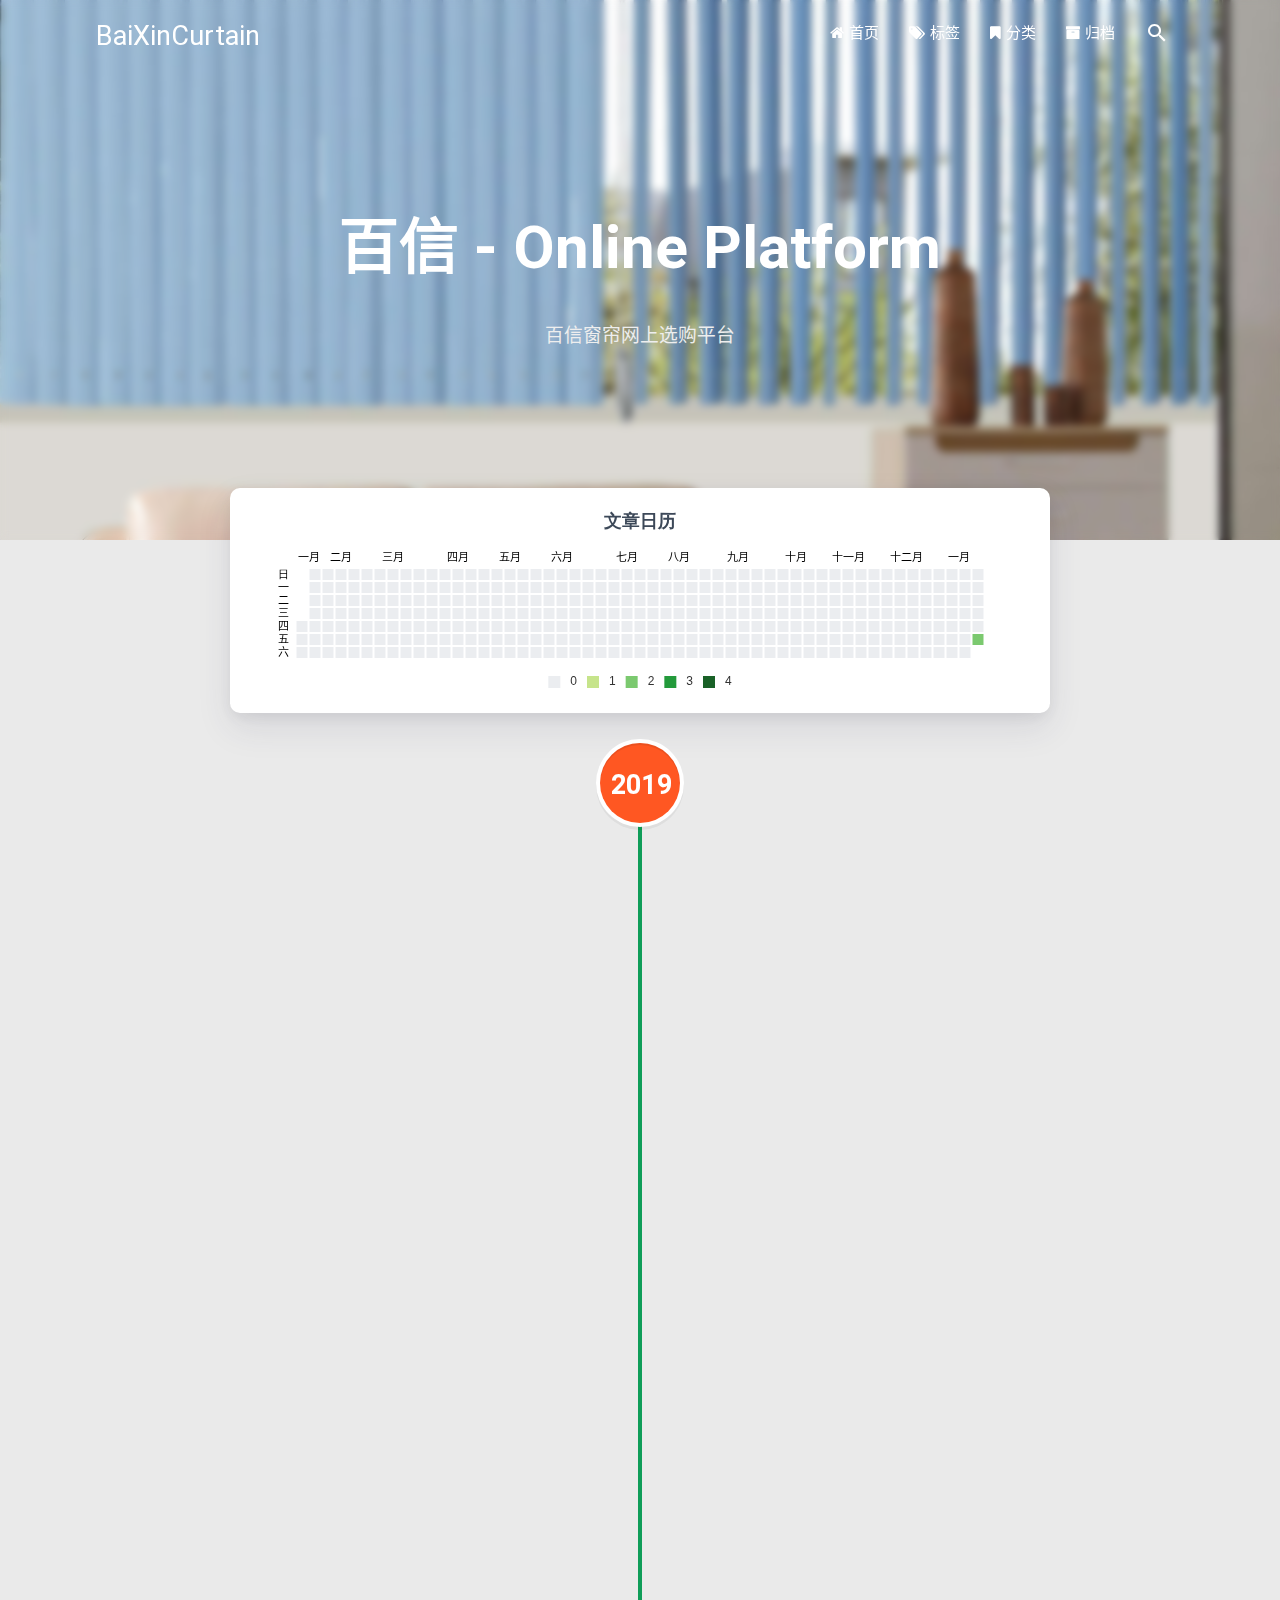
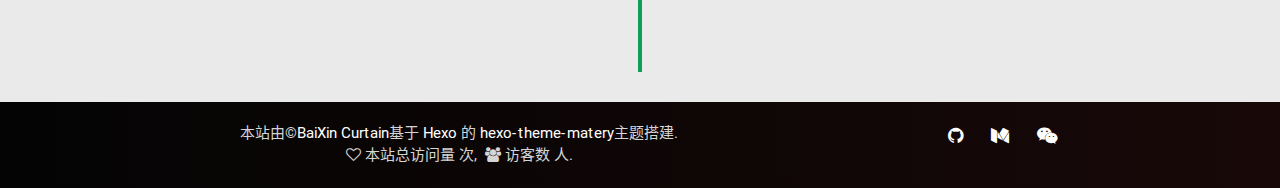
==== commit 5a783ed2: "Site updated: 2019-01-25 21:53:00" ====
--- a/archives/index.html
+++ b/archives/index.html
@@ -308,6 +308,64 @@
             <article class="cd-timeline-content" data-aos="fade-up">
                 <div class="article col s12 m6">
                     <div class="card">
+                        <a href="/2019/01/25/baixin-054-ka/">
+                            <div class="card-image">
+                                
+                                <img src="https://raw.githubusercontent.com/Yof3ng/images/master/img/T1.jpg" class="responsive-img" alt="BaiXin-054-咖">
+                                
+                                <span class="card-title">BaiXin-054-咖</span>
+                            </div>
+                        </a>
+                        <div class="card-content article-content">
+                            <div class="summary">
+                                
+                                    BaiXin-054-咖实物图以及详细信息
+                                
+                            </div>
+                            <div class="publish-info">
+                                <span class="publish-date">
+                                    <i class="fa fa-clock-o fa-fw icon-date"></i>2019-01-25
+                                </span>
+                                <span class="publish-author">
+                                    
+                                    <i class="fa fa-bookmark fa-fw icon-category"></i>
+                                    
+                                    <a href="/categories/窗帘效果/" class="post-category" target="_blank">
+                                    窗帘效果
+                                    </a>
+                                    
+                                    
+                                </span>
+                            </div>
+                        </div>
+
+                        
+                        <div class="card-action article-tags">
+                            
+                            <a href="/tags/雪呢尔镂空绣/"><span class="chip bg-color">雪呢尔镂空绣</span></a>
+                            
+                        </div>
+                        
+                    </div>
+                </div>
+            </article>
+        </div>
+        
+        <div class="cd-timeline-block">
+
+            
+            
+
+            
+            
+
+            
+            <div class="cd-timeline-img day" data-aos="zoom-in-up">
+                <span>25</span>
+            </div>
+            <article class="cd-timeline-content" data-aos="fade-up">
+                <div class="article col s12 m6">
+                    <div class="card">
                         <a href="/2019/01/25/no-1-yin-hua-123/">
                             <div class="card-image">
                                 
@@ -345,55 +403,6 @@
                             <a href="/tags/印花/"><span class="chip bg-color">印花</span></a>
                             
                         </div>
-                        
-                    </div>
-                </div>
-            </article>
-        </div>
-        
-        <div class="cd-timeline-block">
-
-            
-            
-
-            
-            
-
-            
-            <div class="cd-timeline-img day" data-aos="zoom-in-up">
-                <span>25</span>
-            </div>
-            <article class="cd-timeline-content" data-aos="fade-up">
-                <div class="article col s12 m6">
-                    <div class="card">
-                        <a href="/2019/01/25/hello-world/">
-                            <div class="card-image">
-                                
-                                
-                                <img src="/medias/featureimages/12.jpg" class="responsive-img" alt="Hello World">
-                                
-                                <span class="card-title">Hello World</span>
-                            </div>
-                        </a>
-                        <div class="card-content article-content">
-                            <div class="summary">
-                                
-                                    Welcome to Hexo! This is your very first post. Check documentation for more info
-                                
-                            </div>
-                            <div class="publish-info">
-                                <span class="publish-date">
-                                    <i class="fa fa-clock-o fa-fw icon-date"></i>2019-01-25
-                                </span>
-                                <span class="publish-author">
-                                    
-                                    <i class="fa fa-user fa-fw"></i>
-                                    BaiXinCurtain
-                                    
-                                </span>
-                            </div>
-                        </div>
-
                         
                     </div>
                 </div>
